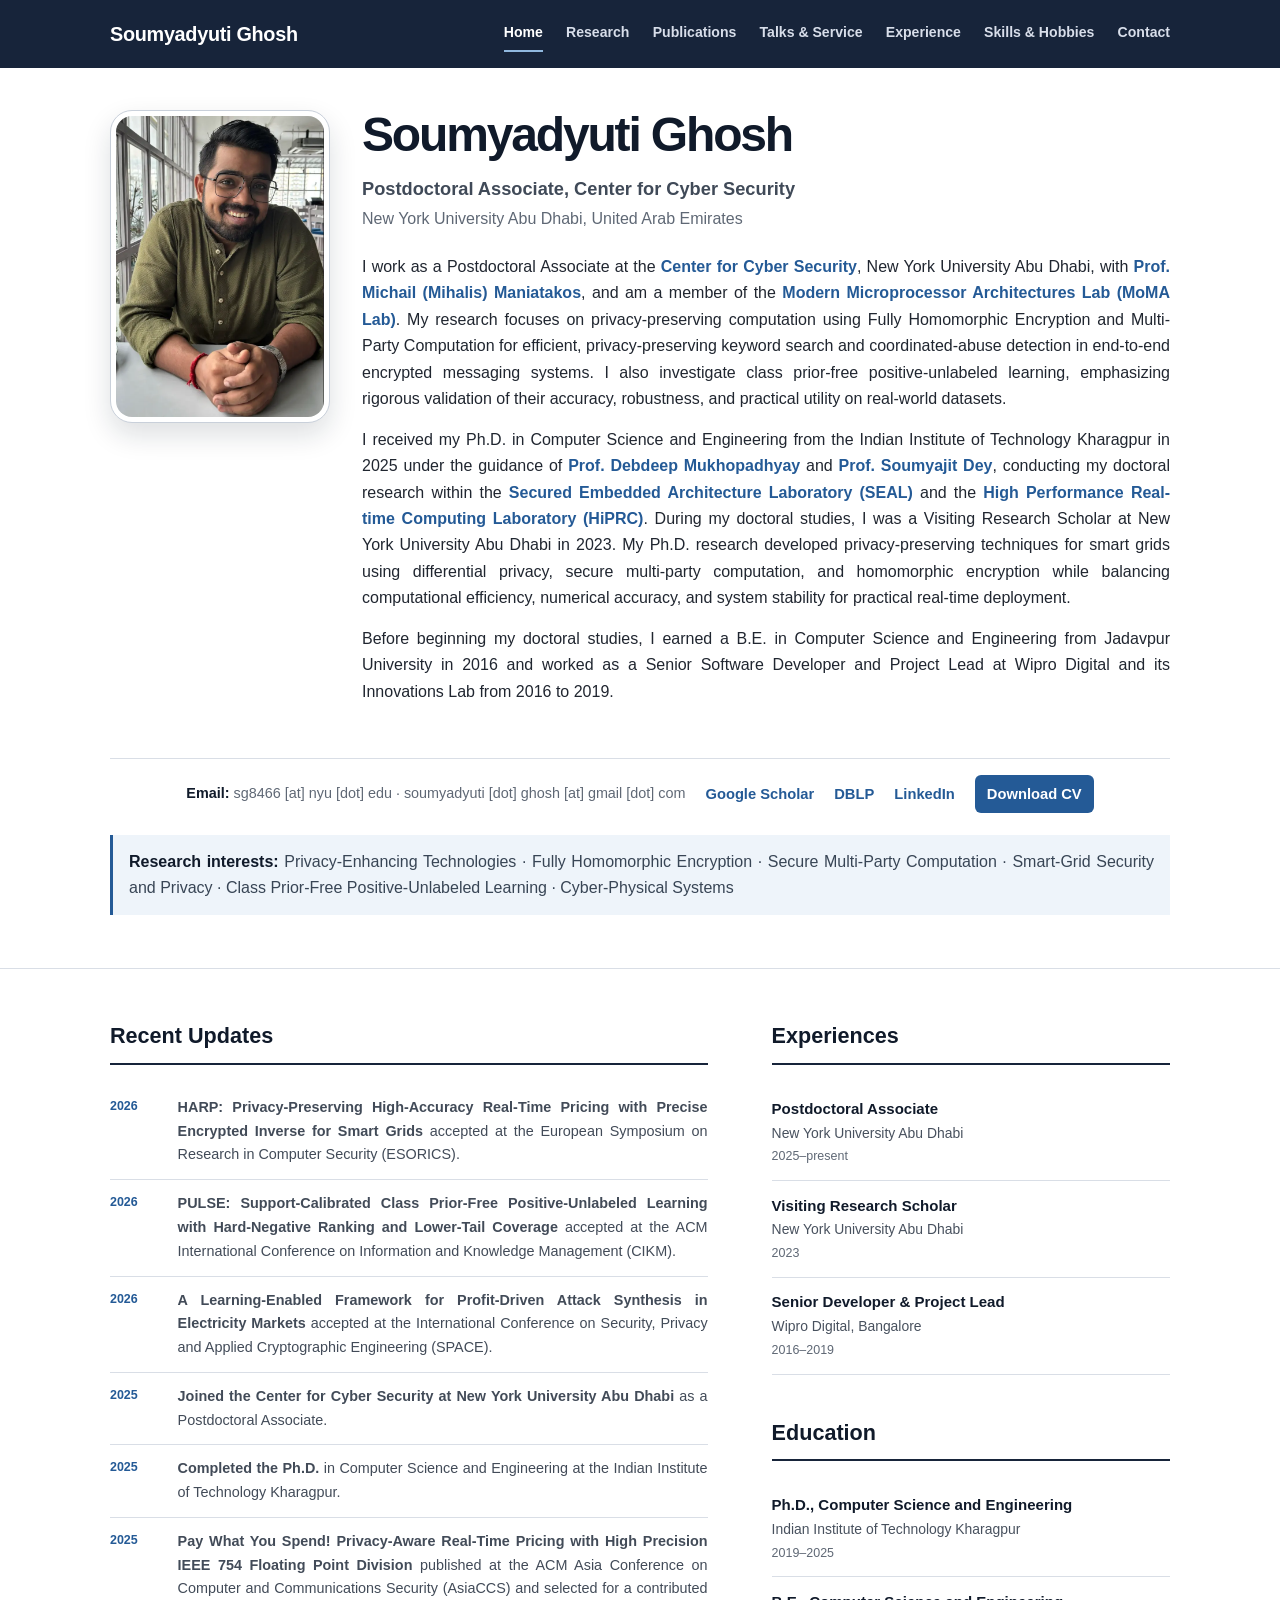
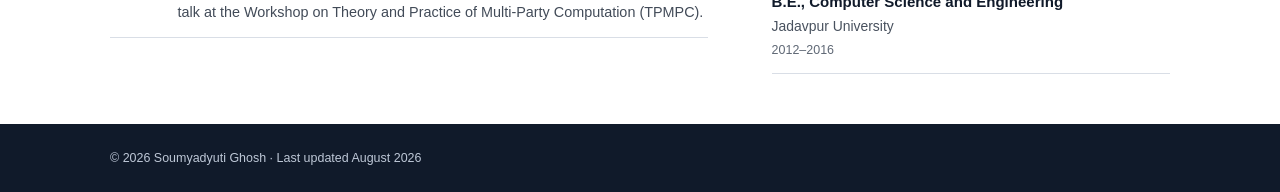
==== index.html @ 859b3f40 "CV" ====
<!doctype html>
<html lang="en">
<head>
  <meta charset="utf-8">
  <meta name="viewport" content="width=device-width, initial-scale=1">
  <title>Soumyadyuti Ghosh | Academic Homepage</title>
  <meta name="description" content="Soumyadyuti Ghosh is a Postdoctoral Associate at NYU Abu Dhabi working on fully homomorphic encryption, privacy-preserving systems, smart-grid security, and positive-unlabeled learning.">
  <meta name="theme-color" content="#17243a">
  <meta property="og:title" content="Soumyadyuti Ghosh | Academic Homepage">
  <meta property="og:description" content="Research in fully homomorphic encryption, privacy-preserving messaging, smart-grid security, and positive-unlabeled learning.">
  <meta property="og:type" content="website">
  <link rel="icon" href="assets/favicon.svg" type="image/svg+xml">
  <link rel="stylesheet" href="assets/styles.css">
  <script>document.documentElement.classList.add('js');</script>
  <script src="assets/site.js" defer></script>
</head>
<body>
  <a class="skip-link" href="#main-content">Skip to content</a>
  <header class="site-header">
    <div class="container nav-wrap">
      <a class="site-name" href="index.html">Soumyadyuti Ghosh</a>
      <button class="nav-toggle" type="button" aria-expanded="false" aria-controls="site-navigation" aria-label="Open navigation">
        <svg viewBox="0 0 24 24" fill="none" stroke="currentColor" stroke-width="2" aria-hidden="true"><path d="M4 7h16M4 12h16M4 17h16"/></svg>
      </button>
      <nav class="site-nav" id="site-navigation" aria-label="Primary navigation">
        <a href="index.html" aria-current="page">Home</a>
        <a href="research.html">Research</a>
        <a href="publications.html">Publications</a>
        <a href="activities.html">Talks &amp; Service</a>
        <a href="experience.html">Experience</a>
        <a href="hobbies.html">Skills &amp; Hobbies</a>
        <a href="contact.html">Contact</a>
      </nav>
    </div>
  </header>

  <main id="main-content">
    <section class="profile-intro">
      <div class="container">
        <div class="profile-layout">
          <figure class="profile-photo-frame">
            <img src="assets/profile.webp" alt="Portrait of Soumyadyuti Ghosh" width="720" height="1039">
          </figure>
          <div class="profile-main">
            <div class="profile-identity">
              <h1>Soumyadyuti Ghosh</h1>
              <p class="profile-role">Postdoctoral Associate, Center for Cyber Security</p>
              <p class="profile-affiliation">New York University Abu Dhabi, United Arab Emirates</p>
            </div>

            <div class="profile-copy">
              <p>I work as a Postdoctoral Associate at the <a href="https://nyuad.nyu.edu/en/research/faculty-labs-and-projects/nyuad-ccs.html"><strong>Center for Cyber Security</strong></a>, New York University Abu Dhabi, with <a href="https://nyuad.nyu.edu/en/academics/divisions/engineering/faculty/michail-maniatakos.html"><strong>Prof. Michail (Mihalis) Maniatakos</strong></a>, and am a member of the <a href="https://wp.nyu.edu/momalab/"><strong>Modern Microprocessor Architectures Lab (MoMA Lab)</strong></a>. My research focuses on privacy-preserving computation using Fully Homomorphic Encryption and Multi-Party Computation for efficient, privacy-preserving keyword search and coordinated-abuse detection in end-to-end encrypted messaging systems. I also investigate class prior-free positive-unlabeled learning, emphasizing rigorous validation of their accuracy, robustness, and practical utility on real-world datasets.</p>
              <p>I received my Ph.D. in Computer Science and Engineering from the Indian Institute of Technology Kharagpur in 2025 under the guidance of <a href="https://sites.google.com/view/debdeepmukhopadhyay/"><strong>Prof. Debdeep Mukhopadhyay</strong></a> and <a href="https://cse.iitkgp.ac.in/~soumya/"><strong>Prof. Soumyajit Dey</strong></a>, conducting my doctoral research within the <a href="https://cse.iitkgp.ac.in/resgrp/seal/"><strong>Secured Embedded Architecture Laboratory (SEAL)</strong></a> and the <a href="https://cse.iitkgp.ac.in/resgrp/hiprc/"><strong>High Performance Real-time Computing Laboratory (HiPRC)</strong></a>. During my doctoral studies, I was a Visiting Research Scholar at New York University Abu Dhabi in 2023. My Ph.D. research developed privacy-preserving techniques for smart grids using differential privacy, secure multi-party computation, and homomorphic encryption while balancing computational efficiency, numerical accuracy, and system stability for practical real-time deployment.</p>
              <p>Before beginning my doctoral studies, I earned a B.E. in Computer Science and Engineering from Jadavpur University in 2016 and worked as a Senior Software Developer and Project Lead at Wipro Digital and its Innovations Lab from 2016 to 2019.</p>
            </div>
          </div>

          <div class="profile-contact" aria-label="Contact and academic profiles">
            <p class="profile-email"><strong>Email:</strong> sg8466 [at] nyu [dot] edu · soumyadyuti [dot] ghosh [at] gmail [dot] com</p>
            <div class="profile-links">
              <a href="https://scholar.google.com/citations?user=smG8-n0AAAAJ">Google Scholar</a>
              <a href="https://dblp.org/pid/270/6871">DBLP</a>
              <a href="https://www.linkedin.com/in/soumyadyuti-ghosh-4224a3137/">LinkedIn</a>
              <a class="profile-cv-link" href="assets/Soumyadyuti_Ghosh_CV.pdf">Download CV</a>
            </div>
          </div>
        </div>

        <p class="research-focus"><strong>Research interests:</strong> Privacy-Enhancing Technologies · Fully Homomorphic Encryption · Secure Multi-Party Computation · Smart-Grid Security and Privacy · Class Prior-Free Positive-Unlabeled Learning · Cyber-Physical Systems</p>
      </div>
    </section>

    <section class="content-section" aria-label="News and academic background">
      <div class="container home-columns">
        <div>
          <h2 class="column-heading">Recent Updates</h2>
          <ol class="news-list">
            <li class="news-item"><time datetime="2026">2026</time><p><strong>HARP: Privacy-Preserving High-Accuracy Real-Time Pricing with Precise Encrypted Inverse for Smart Grids</strong> accepted at the European Symposium on Research in Computer Security (ESORICS).</p></li>
            <li class="news-item"><time datetime="2026">2026</time><p><strong>PULSE: Support-Calibrated Class Prior-Free Positive-Unlabeled Learning with Hard-Negative Ranking and Lower-Tail Coverage</strong> accepted at the ACM International Conference on Information and Knowledge Management (CIKM).</p></li>
            <li class="news-item"><time datetime="2026">2026</time><p><strong>A Learning-Enabled Framework for Profit-Driven Attack Synthesis in Electricity Markets</strong> accepted at the International Conference on Security, Privacy and Applied Cryptographic Engineering (SPACE).</p></li>
            <li class="news-item"><time datetime="2025">2025</time><p><strong>Joined the Center for Cyber Security at New York University Abu Dhabi</strong> as a Postdoctoral Associate.</p></li>
            <li class="news-item"><time datetime="2025">2025</time><p><strong>Completed the Ph.D.</strong> in Computer Science and Engineering at the Indian Institute of Technology Kharagpur.</p></li>
            <li class="news-item"><time datetime="2025">2025</time><p><strong>Pay What You Spend! Privacy-Aware Real-Time Pricing with High Precision IEEE 754 Floating Point Division</strong> published at the ACM Asia Conference on Computer and Communications Security (AsiaCCS) and selected for a contributed talk at the Workshop on Theory and Practice of Multi-Party Computation (TPMPC).</p></li>
          </ol>
        </div>

        <div>
          <div class="career-group">
            <h2 class="column-heading">Experiences</h2>
            <ol class="career-list">
              <li class="career-item"><strong>Postdoctoral Associate</strong><span>New York University Abu Dhabi</span><small>2025–present</small></li>
              <li class="career-item"><strong>Visiting Research Scholar</strong><span>New York University Abu Dhabi</span><small>2023</small></li>
              <li class="career-item"><strong>Senior Developer &amp; Project Lead</strong><span>Wipro Digital, Bangalore</span><small>2016–2019</small></li>
            </ol>
          </div>
          <div class="career-group">
            <h2 class="column-heading">Education</h2>
            <ol class="career-list">
              <li class="career-item"><strong>Ph.D., Computer Science and Engineering</strong><span>Indian Institute of Technology Kharagpur</span><small>2019–2025</small></li>
              <li class="career-item"><strong>B.E., Computer Science and Engineering</strong><span>Jadavpur University</span><small>2012–2016</small></li>
            </ol>
          </div>
        </div>
      </div>
    </section>
  </main>

  <footer class="site-footer">
    <div class="container footer-wrap">
      <p>© <span data-current-year>2026</span> Soumyadyuti Ghosh · Last updated August 2026</p>
    </div>
  </footer>
</body>
</html>
---- assets/styles.css ----
:root {
  --navy: #17243a;
  --navy-deep: #101a2a;
  --blue: #245a96;
  --blue-dark: #194676;
  --blue-pale: #eef4fa;
  --ink: #202630;
  --muted: #5f6875;
  --line: #d9dee6;
  --line-dark: #c9d0da;
  --surface: #ffffff;
  --surface-soft: #f7f8fa;
  --content-width: 1060px;
  --sans: -apple-system, BlinkMacSystemFont, "Segoe UI", Roboto, Helvetica, Arial, sans-serif;
}

* {
  box-sizing: border-box;
}

[hidden] {
  display: none !important;
}

html {
  scroll-behavior: smooth;
}

body {
  margin: 0;
  background: var(--surface);
  color: var(--ink);
  font-family: var(--sans);
  font-size: 16px;
  line-height: 1.65;
  text-rendering: optimizeLegibility;
}

main p,
main li {
  hyphens: auto;
  text-align: justify;
  text-justify: inter-word;
}

.page-label,
.profile-role,
.profile-affiliation,
.profile-email,
.authors,
.venue,
.research-citation,
.research-venue {
  hyphens: none;
  text-align: left;
}

a {
  color: var(--blue);
  text-decoration: none;
}

a:hover {
  color: var(--blue-dark);
  text-decoration: underline;
  text-underline-offset: 0.18em;
}

button,
input,
select,
textarea {
  font: inherit;
}

:focus-visible {
  outline: 3px solid rgba(72, 139, 204, 0.45);
  outline-offset: 3px;
}

.skip-link {
  position: fixed;
  z-index: 1000;
  top: 0.6rem;
  left: 0.6rem;
  padding: 0.55rem 0.8rem;
  background: white;
  color: var(--navy);
  transform: translateY(-160%);
}

.skip-link:focus {
  transform: translateY(0);
}

.container {
  width: min(calc(100% - 2.5rem), var(--content-width));
  margin-inline: auto;
}

.site-header {
  position: sticky;
  z-index: 50;
  top: 0;
  background: var(--navy);
  color: white;
}

.nav-wrap {
  min-height: 68px;
  display: flex;
  align-items: center;
  justify-content: space-between;
  gap: 2rem;
}

.site-name {
  color: white;
  font-size: 1.24rem;
  font-weight: 650;
  letter-spacing: -0.015em;
  text-decoration: none;
  white-space: nowrap;
}

.site-name:hover {
  color: white;
  text-decoration: none;
}

.site-nav {
  display: flex;
  align-items: center;
  gap: 1.45rem;
}

.site-nav a {
  padding: 0.35rem 0;
  border-bottom: 2px solid transparent;
  color: #d8deea;
  font-size: 0.88rem;
  font-weight: 550;
  text-decoration: none;
}

.site-nav a:hover,
.site-nav a[aria-current="page"] {
  border-bottom-color: #90b8df;
  color: white;
  text-decoration: none;
}

.nav-toggle {
  display: none;
  width: 40px;
  height: 38px;
  align-items: center;
  justify-content: center;
  border: 1px solid #687991;
  border-radius: 2px;
  background: transparent;
  color: white;
  cursor: pointer;
}

.nav-toggle svg {
  width: 22px;
  height: 22px;
}

.profile-intro {
  padding-block: 2.65rem 2.3rem;
  border-bottom: 1px solid var(--line);
}

.profile-layout {
  display: grid;
  grid-template-columns: 220px minmax(0, 1fr);
  gap: 2rem;
  align-items: start;
}

.profile-photo-frame {
  width: 220px;
  margin: 0;
  padding: 5px;
  overflow: hidden;
  border: 1px solid var(--line-dark);
  border-radius: 22px;
  background: white;
  box-shadow: 0 12px 28px rgba(16, 26, 42, 0.14);
}

.profile-main,
.profile-identity {
  min-width: 0;
}

.profile-photo-frame img {
  display: block;
  width: 100%;
  height: auto;
  border-radius: 16px;
}

.profile-intro h1,
.page-header h1,
.not-found h1 {
  margin: 0;
  color: var(--navy-deep);
  font-size: clamp(2.35rem, 5vw, 3rem);
  font-weight: 620;
  letter-spacing: -0.045em;
  line-height: 1.05;
}

.profile-role {
  margin: 0.8rem 0 0;
  color: #404a58;
  font-size: 1.14rem;
  font-weight: 600;
}

.profile-affiliation {
  margin: 0.15rem 0 0;
  color: var(--muted);
  font-size: 1rem;
}

.profile-copy {
  max-width: none;
  margin-top: 1.35rem;
}

.profile-copy p {
  margin: 0;
}

.profile-copy p + p {
  margin-top: 0.9rem;
}

.profile-contact {
  grid-column: 1 / -1;
  display: flex;
  flex-wrap: wrap;
  align-items: center;
  justify-content: center;
  gap: 0.55rem 1.25rem;
  margin-top: 1.3rem;
  padding-top: 1rem;
  border-top: 1px solid var(--line);
}

.profile-email {
  margin: 0;
  color: var(--muted);
  font-size: 0.9rem;
  white-space: nowrap;
}

.profile-email strong {
  color: var(--navy-deep);
  font-weight: 650;
}

.profile-links {
  display: flex;
  flex-wrap: wrap;
  justify-content: center;
  align-items: center;
  gap: 0.55rem 1.25rem;
  margin: 0;
  font-size: 0.92rem;
}

.profile-links a {
  font-weight: 650;
  white-space: nowrap;
}

.profile-cv-link {
  padding: 0.42rem 0.75rem;
  border-radius: 6px;
  background: var(--blue);
  color: white;
}

.profile-cv-link:hover {
  background: var(--blue-dark);
  color: white;
  text-decoration: none;
}

.research-focus {
  max-width: none;
  margin-top: 1.4rem;
  padding: 0.85rem 1rem;
  border-left: 3px solid var(--blue);
  background: var(--blue-pale);
  color: #384555;
}

.research-focus strong {
  color: var(--navy-deep);
}

.content-section {
  padding-block: 3.1rem;
}

.content-section + .content-section {
  border-top: 1px solid var(--line);
}

.soft-section {
  background: var(--surface-soft);
}

.soft-section.content-section + .content-section,
.content-section + .soft-section.content-section {
  border-top: 1px solid var(--line);
}

.section-heading {
  display: flex;
  align-items: baseline;
  justify-content: space-between;
  gap: 2rem;
  margin-bottom: 1.65rem;
  padding-bottom: 0.65rem;
  border-bottom: 2px solid var(--navy);
}

.section-heading h2 {
  margin: 0;
  color: var(--navy-deep);
  font-size: 1.55rem;
  font-weight: 650;
  letter-spacing: -0.025em;
}

.section-heading a,
.section-heading span {
  color: var(--muted);
  font-size: 0.84rem;
}

.section-heading a {
  color: var(--blue);
  font-weight: 600;
}

.research-list,
.publication-list,
.news-list,
.career-list,
.activity-list,
.plain-list {
  margin: 0;
  padding: 0;
  list-style: none;
}

.research-item {
  display: grid;
  grid-template-columns: minmax(190px, 0.42fr) minmax(0, 1fr);
  gap: 2rem;
  padding-block: 1.35rem;
  border-bottom: 1px solid var(--line);
}

.research-item:first-child {
  padding-top: 0.25rem;
}

.research-item:last-child {
  border-bottom: 0;
}

.research-item h3,
.paper-title,
.project-row h4,
.system-item h3,
.activity-block h2,
.activity-block h3 {
  margin: 0;
  color: var(--navy-deep);
  font-size: 1.05rem;
  font-weight: 650;
  line-height: 1.45;
}

.research-item p {
  margin: 0;
  color: var(--muted);
}

.research-item .project-name {
  color: var(--blue);
  font-size: 0.76rem;
  font-weight: 750;
  letter-spacing: 0.08em;
  text-transform: uppercase;
}

.inline-link {
  display: inline-block;
  margin-top: 0.6rem;
  font-size: 0.85rem;
  font-weight: 600;
}

.paper-item {
  display: grid;
  grid-template-columns: 62px minmax(0, 1fr);
  gap: 1.15rem;
  padding-block: 1.05rem;
  border-bottom: 1px solid var(--line);
}

.paper-item:last-child {
  border-bottom: 0;
}

.paper-year {
  color: var(--blue);
  font-size: 0.88rem;
  font-weight: 700;
}

.paper-title {
  font-size: 1rem;
}

.paper-meta {
  margin: 0.25rem 0 0;
  color: var(--muted);
  font-size: 0.87rem;
}

.home-columns {
  display: grid;
  grid-template-columns: minmax(0, 1.2fr) minmax(280px, 0.8fr);
  gap: 4rem;
}

.column-heading {
  margin: 0 0 1.2rem;
  padding-bottom: 0.55rem;
  border-bottom: 2px solid var(--navy);
  color: var(--navy-deep);
  font-size: 1.35rem;
  font-weight: 650;
}

.news-item {
  display: grid;
  grid-template-columns: 54px minmax(0, 1fr);
  gap: 0.85rem;
  padding-block: 0.75rem;
  border-bottom: 1px solid var(--line);
}

.news-item time {
  color: var(--blue);
  font-size: 0.78rem;
  font-weight: 700;
}

.news-item p {
  margin: 0;
  color: #424b58;
  font-size: 0.9rem;
}

.career-group + .career-group {
  margin-top: 2.5rem;
}

.career-item {
  padding: 0.8rem 0;
  border-bottom: 1px solid var(--line);
}

.career-item strong,
.career-item span,
.career-item small {
  display: block;
}

.career-item strong {
  color: var(--navy-deep);
  font-size: 0.94rem;
}

.career-item span {
  color: #48515e;
  font-size: 0.87rem;
}

.career-item small {
  margin-top: 0.12rem;
  color: var(--muted);
  font-size: 0.78rem;
}

.single-column-content {
  max-width: 880px;
}

.skill-list {
  margin: 0;
}

.skill-entry {
  padding: 1.15rem 0 1.25rem;
  border-bottom: 1px solid var(--line);
}

.skill-entry:first-child {
  padding-top: 0.15rem;
}

.skill-entry dt {
  color: var(--navy-deep);
  font-weight: 650;
}

.skill-entry dd {
  margin: 0.35rem 0 0;
  color: var(--muted);
  font-size: 0.92rem;
  hyphens: auto;
  text-align: justify;
  text-justify: inter-word;
}

.skill-points {
  margin: 0;
  padding-left: 1.2rem;
}

.skill-points li + li {
  margin-top: 0.35rem;
}

.hobby-entry {
  padding: 1.25rem 0;
  border-bottom: 1px solid var(--line);
}

.hobby-entry h2,
.hobby-entry h3 {
  margin: 0;
  color: var(--navy-deep);
  font-size: 1.08rem;
  font-weight: 650;
}

.hobby-entry p {
  margin: 0.55rem 0 0;
  color: var(--muted);
}

.experience-entry {
  padding: 1.35rem 0 1.5rem;
  border-bottom: 1px solid var(--line);
}

.experience-entry:first-child {
  padding-top: 0.15rem;
}

.experience-entry:last-child {
  padding-bottom: 0;
  border-bottom: 0;
}

.experience-heading {
  display: grid;
  grid-template-columns: minmax(0, 1fr) auto;
  gap: 0.75rem 2rem;
  align-items: start;
}

.experience-entry h3 {
  margin: 0;
  color: var(--navy-deep);
  font-size: 1.08rem;
  font-weight: 650;
  line-height: 1.45;
}

.experience-date {
  padding-top: 0.12rem;
  color: var(--blue);
  font-size: 0.84rem;
  font-weight: 700;
  white-space: nowrap;
}

.experience-organization,
.experience-supervisor {
  display: block;
  hyphens: none;
  text-align: left;
}

.experience-organization {
  margin: 0.22rem 0 0;
  color: var(--blue-dark);
  font-size: 0.9rem;
  font-weight: 600;
}

.experience-supervisor {
  margin: 0.2rem 0 0;
  color: var(--muted);
  font-size: 0.84rem;
  font-weight: 400;
}

.experience-summary {
  margin: 0.75rem 0 0;
  color: var(--muted);
  font-size: 0.92rem;
}

.experience-summary strong {
  color: #3f4957;
}

.experience-details {
  margin: 0.75rem 0 0;
  padding-left: 1.15rem;
  color: var(--muted);
  font-size: 0.92rem;
}

.experience-details li + li {
  margin-top: 0.5rem;
}

.project-experience-list .experience-entry {
  padding-block: 1.25rem 1.4rem;
}

.contact-grid {
  display: grid;
  grid-template-columns: repeat(2, minmax(0, 1fr));
  gap: 1.5rem;
}

.contact-card {
  min-width: 0;
  padding: 1.6rem;
  border: 1px solid var(--line-dark);
  border-top: 3px solid var(--navy);
  background: var(--surface);
}

.contact-card-label {
  margin: 0 0 0.35rem;
  color: var(--blue);
  font-size: 0.74rem;
  font-weight: 750;
  letter-spacing: 0.09em;
  text-align: left;
  text-transform: uppercase;
}

.contact-card h2,
.mail-panel h2 {
  margin: 0;
  color: var(--navy-deep);
  font-size: 1.25rem;
  font-weight: 650;
  letter-spacing: -0.015em;
}

.contact-address {
  margin-top: 1rem;
  color: #48515e;
  font-style: normal;
  line-height: 1.78;
}

.contact-channels {
  margin: 1rem 0 0;
}

.contact-channels > div {
  padding: 0.65rem 0;
  border-bottom: 1px solid var(--line);
}

.contact-channels dt {
  color: var(--navy-deep);
  font-size: 0.82rem;
  font-weight: 650;
}

.contact-channels dd {
  margin: 0.12rem 0 0;
  color: var(--muted);
  font-size: 0.9rem;
  overflow-wrap: anywhere;
}

.contact-actions {
  display: flex;
  flex-wrap: wrap;
  gap: 0.65rem;
  margin-top: 1.15rem;
}

.contact-button {
  background: transparent;
  cursor: pointer;
}

.mail-panel {
  display: grid;
  grid-template-columns: minmax(220px, 0.38fr) minmax(0, 0.62fr);
  gap: 2.5rem;
  margin-top: 1.5rem;
  padding: 1.8rem;
  border: 1px solid var(--line-dark);
  background: var(--surface-soft);
}

.mail-fallback {
  margin-top: 1.5rem;
  padding: 1.4rem 1.5rem;
  border: 1px solid var(--line-dark);
  border-left: 3px solid var(--blue);
  background: var(--surface-soft);
}

.mail-fallback h2 {
  margin: 0;
  color: var(--navy-deep);
  font-size: 1.08rem;
}

.mail-fallback p {
  margin: 0.45rem 0 0;
  color: var(--muted);
  font-size: 0.9rem;
}

.mail-panel-intro > p:last-child {
  margin: 0.75rem 0 0;
  color: var(--muted);
  font-size: 0.9rem;
}

.mail-form {
  display: grid;
  grid-template-columns: repeat(2, minmax(0, 1fr));
  gap: 1rem;
}

.form-field {
  min-width: 0;
}

.form-field-wide {
  grid-column: 1 / -1;
}

.form-field label {
  display: block;
  margin-bottom: 0.3rem;
  color: var(--navy-deep);
  font-size: 0.84rem;
  font-weight: 650;
}

.form-field input,
.form-field select,
.form-field textarea {
  width: 100%;
  border: 1px solid var(--line-dark);
  border-radius: 2px;
  background: white;
  color: var(--ink);
}

.form-field input,
.form-field select {
  min-height: 44px;
  padding: 0.55rem 0.65rem;
}

.form-field textarea {
  display: block;
  min-height: 150px;
  padding: 0.65rem;
  resize: vertical;
}

.form-hint {
  display: block;
  margin-top: 0.3rem;
  color: var(--muted);
  font-size: 0.76rem;
}

.form-submit {
  display: flex;
  flex-wrap: wrap;
  align-items: center;
  gap: 0.75rem 1rem;
}

.mail-submit {
  padding: 0.65rem 1rem;
  border: 1px solid var(--blue);
  border-radius: 2px;
  background: var(--blue);
  color: white;
  font-weight: 650;
  cursor: pointer;
}

.mail-submit:hover {
  border-color: var(--blue-dark);
  background: var(--blue-dark);
}

.form-status {
  margin: 0;
  color: var(--muted);
  font-size: 0.8rem;
  text-align: left;
}

.page-header {
  padding-block: 3.8rem 3.1rem;
  border-bottom: 1px solid var(--line);
  background: var(--surface-soft);
}

.page-header h1 {
  font-size: clamp(2.1rem, 4.2vw, 2.75rem);
}

.page-header p {
  max-width: 820px;
  margin: 1rem 0 0;
  color: var(--muted);
  font-size: 1.04rem;
}

.page-label {
  margin: 0 0 0.45rem !important;
  color: var(--blue) !important;
  font-size: 0.78rem !important;
  font-weight: 750;
  letter-spacing: 0.09em;
  text-transform: uppercase;
}

.research-portfolio-part {
  padding-block: 2.6rem;
  border-bottom: 1px solid var(--line);
}

.research-portfolio-part:first-of-type {
  padding-top: 0;
}

.research-portfolio-part:last-child {
  border-bottom: 0;
}

.portfolio-heading {
  display: flex;
  align-items: baseline;
  gap: 0.85rem;
  margin-bottom: 1.35rem;
}

.portfolio-heading span {
  color: var(--blue);
  font-size: 0.76rem;
  font-weight: 750;
  letter-spacing: 0.08em;
}

.portfolio-heading h3 {
  margin: 0;
  color: var(--navy-deep);
  font-size: 1.5rem;
  font-weight: 650;
  letter-spacing: -0.02em;
}

.research-domain + .research-domain {
  margin-top: 2.2rem;
}

.research-domain > h4 {
  margin: 0;
  padding: 0.68rem 0.85rem;
  background: var(--navy);
  color: white;
  font-size: 0.93rem;
  font-weight: 650;
  letter-spacing: 0.01em;
}

.research-paper-row {
  padding: 1rem 1rem 1.1rem;
  border-right: 1px solid var(--line);
  border-bottom: 1px solid var(--line);
  border-left: 1px solid var(--line);
  background: white;
}

.research-paper-row h5 {
  margin: 0;
  color: var(--navy-deep);
  font-size: 1rem;
  font-weight: 650;
  line-height: 1.45;
}

.research-paper-row h5 a {
  color: var(--navy-deep);
}

.research-paper-row h5 a:hover {
  color: var(--blue-dark);
}

.research-paper-row p {
  margin: 0.28rem 0 0;
}

.paper-disclosure {
  border-right: 1px solid var(--line);
  border-bottom: 1px solid var(--line);
  border-left: 1px solid var(--line);
  background: white;
}

.home-research-disclosure:first-child {
  border-top: 1px solid var(--line);
}

.paper-disclosure summary {
  position: relative;
  display: block;
  padding: 1rem 1rem 1rem 2.25rem;
  color: var(--navy-deep);
  font-weight: 650;
  line-height: 1.45;
  list-style: none;
  cursor: pointer;
}

.paper-disclosure summary::-webkit-details-marker {
  display: none;
}

.paper-disclosure summary::marker {
  content: "";
}

.paper-disclosure summary::before {
  position: absolute;
  top: 0.85rem;
  left: 0.82rem;
  color: var(--blue);
  font-size: 1.3rem;
  line-height: 1;
  content: "\203A";
  transition: transform 150ms ease;
}

.paper-disclosure[open] summary {
  background: var(--blue-pale);
}

.paper-disclosure[open] summary::before {
  transform: rotate(90deg);
}

.paper-disclosure-body {
  padding: 1rem 1.25rem 1.35rem 2.25rem;
  border-top: 1px solid var(--line);
}

.paper-disclosure-body p {
  max-width: 850px;
  margin: 0.7rem 0 0;
  color: #4b5562;
}

.paper-disclosure-body p:first-child {
  margin-top: 0;
}

.research-citation {
  font-size: 0.86rem;
}

.research-venue {
  color: var(--blue-dark) !important;
  font-size: 0.83rem;
}

.systems-intro {
  max-width: 760px;
  margin: -0.5rem 0 1.4rem;
  color: var(--muted);
}

.systems-list {
  display: grid;
  grid-template-columns: repeat(2, minmax(0, 1fr));
  border-top: 1px solid var(--line-dark);
  border-left: 1px solid var(--line-dark);
}

.system-item {
  padding: 1.4rem;
  border-right: 1px solid var(--line-dark);
  border-bottom: 1px solid var(--line-dark);
  background: white;
}

.system-item h3 {
  font-size: 1rem;
}

.system-item p {
  margin: 0.55rem 0 0;
  color: var(--muted);
  font-size: 0.88rem;
}

.system-item.primary {
  grid-column: 1 / -1;
}

.publication-item {
  display: grid;
  grid-template-columns: 68px minmax(0, 1fr);
  gap: 1.25rem;
  padding-block: 1.4rem;
  border-top: 1px solid var(--line);
}

.publication-group + .publication-group {
  margin-top: 3.4rem;
}

.publication-group > h2 {
  margin: 0 0 0.55rem;
  padding-bottom: 0.55rem;
  border-bottom: 2px solid var(--navy);
  color: var(--navy-deep);
  font-size: 1.35rem;
  font-weight: 650;
}

.publication-group > p {
  margin: 0 0 0.8rem;
  color: var(--muted);
  font-size: 0.86rem;
}

.publication-item:first-child {
  border-top: 0;
}

.publication-item .paper-year {
  padding-top: 0.12rem;
}

.publication-item h3 {
  margin: 0;
  color: var(--navy-deep);
  font-size: 1rem;
  font-weight: 650;
  line-height: 1.45;
}

.authors,
.venue {
  margin: 0.28rem 0 0;
  color: var(--muted);
  font-size: 0.86rem;
}

.venue {
  color: #414b59;
}

.activity-layout {
  display: grid;
  grid-template-columns: repeat(2, minmax(0, 1fr));
  gap: 3.5rem;
}

.activity-block + .activity-block {
  margin-top: 0;
}

.activity-block h2 {
  margin-bottom: 0.9rem;
  padding-bottom: 0.55rem;
  border-bottom: 2px solid var(--navy);
  font-size: 1.35rem;
}

.activity-block h3 {
  margin: 1.4rem 0 0.5rem;
  font-size: 1rem;
}

.activity-list li,
.plain-list li {
  position: relative;
  padding: 0.7rem 0 0.7rem 1rem;
  border-bottom: 1px solid var(--line);
  color: #48515d;
  font-size: 0.9rem;
}

.activity-list li::before,
.plain-list li::before {
  position: absolute;
  top: 1.25rem;
  left: 0;
  width: 4px;
  height: 4px;
  border-radius: 50%;
  background: var(--blue);
  content: "";
}

.activity-list li strong,
.plain-list li strong {
  color: var(--navy-deep);
}

.service-columns {
  display: grid;
  grid-template-columns: repeat(2, minmax(0, 1fr));
  gap: 3rem;
}

.service-columns h3 {
  margin: 0 0 0.6rem;
  color: var(--navy-deep);
  font-size: 1rem;
}

.service-list {
  margin: 0;
  padding-left: 1.1rem;
}

.service-list li {
  margin: 0.45rem 0;
  color: var(--muted);
  font-size: 0.86rem;
}

.not-found {
  min-height: calc(100vh - 68px);
  display: grid;
  place-items: center;
  padding-block: 5rem;
}

.not-found h1 {
  font-size: clamp(2rem, 5vw, 3.4rem);
}

.not-found p {
  margin: 1rem 0 1.3rem;
  color: var(--muted);
}

.text-button {
  display: inline-block;
  padding: 0.55rem 0.8rem;
  border: 1px solid var(--blue);
  border-radius: 2px;
  color: var(--blue-dark);
  font-size: 0.88rem;
  font-weight: 600;
}

.text-button:hover {
  background: var(--blue-pale);
  text-decoration: none;
}

.site-footer {
  padding-block: 1.5rem;
  background: var(--navy-deep);
  color: #bec8d7;
}

.footer-wrap {
  display: flex;
  align-items: center;
  justify-content: space-between;
  gap: 2rem;
}

.footer-wrap p {
  margin: 0;
  font-size: 0.78rem;
}

@media (max-width: 980px) {
  .nav-wrap {
    min-height: 62px;
    flex-wrap: wrap;
  }

  .js .nav-toggle {
    display: inline-flex;
  }

  .site-nav {
    width: 100%;
    flex-wrap: wrap;
    gap: 0.4rem 1.25rem;
    padding-bottom: 0.8rem;
  }

  .js .site-nav {
    display: none;
  }

  .js .site-nav.is-open {
    display: flex;
  }
}

@media (max-width: 820px) {

  .profile-intro {
    padding-block: 2.45rem 2.15rem;
  }

  .profile-layout {
    grid-template-columns: 190px minmax(0, 1fr);
    gap: 1.5rem;
  }

  .profile-photo-frame {
    width: 190px;
    border-radius: 19px;
  }

  .profile-photo-frame img {
    border-radius: 13px;
  }

  .home-columns,
  .activity-layout,
  .mail-panel {
    grid-template-columns: 1fr;
    gap: 3rem;
  }
}

@media (max-width: 620px) {
  .container {
    width: min(calc(100% - 1.5rem), var(--content-width));
  }

  .site-name {
    font-size: 1.05rem;
  }

  .site-nav {
    align-items: stretch;
    flex-direction: column;
  }

  .site-nav a {
    padding: 0.45rem 0;
    border-bottom: 1px solid #344259;
  }

  .profile-intro h1 {
    font-size: clamp(1.72rem, 8vw, 2.15rem);
  }

  .profile-intro {
    padding-block: 2rem 1.85rem;
  }

  .profile-layout {
    grid-template-columns: 1fr;
    gap: 1.35rem;
  }

  .profile-photo-frame {
    width: 210px;
    justify-self: center;
    border-radius: 17px;
  }

  .profile-photo-frame img {
    border-radius: 11px;
  }

  .profile-identity,
  .profile-email {
    text-align: center;
  }

  .profile-copy {
    margin-top: 1.15rem;
  }

  .profile-contact {
    flex-direction: column;
    margin-top: 1.1rem;
    padding-top: 0.9rem;
  }

  .profile-email {
    white-space: normal;
    overflow-wrap: anywhere;
  }

  .profile-links {
    flex-wrap: wrap;
  }

  .content-section {
    padding-block: 2.55rem;
  }

  .section-heading {
    align-items: flex-start;
    flex-direction: column;
    gap: 0.25rem;
  }

  .research-item,
  .publication-item {
    grid-template-columns: 1fr;
    gap: 0.45rem;
  }

  .paper-item {
    grid-template-columns: 48px minmax(0, 1fr);
    gap: 0.8rem;
  }

  .experience-heading {
    grid-template-columns: 1fr;
    gap: 0.25rem;
  }

  .systems-list,
  .service-columns,
  .contact-grid,
  .mail-form {
    grid-template-columns: 1fr;
  }

  .form-field-wide {
    grid-column: auto;
  }

  .system-item.primary {
    grid-column: auto;
  }

  .footer-wrap {
    align-items: flex-start;
    flex-direction: column;
    gap: 0.65rem;
  }
}

@media (max-width: 360px) {
  .profile-photo-frame {
    width: 180px;
  }

  .profile-intro h1 {
    font-size: 1.58rem;
  }

  .profile-role {
    font-size: 0.95rem;
  }

  .profile-affiliation {
    font-size: 0.88rem;
  }
}

@media (prefers-reduced-motion: reduce) {
  html {
    scroll-behavior: auto;
  }
}

@media print {
  .site-header,
  .site-footer {
    display: none !important;
  }

  body {
    color: black;
    font-size: 11pt;
  }

  .content-section,
  .page-header,
  .profile-intro {
    padding-block: 1.2rem;
  }

  .publication-item,
  .research-paper-row,
  .paper-disclosure,
  .experience-entry {
    break-inside: avoid;
  }
}
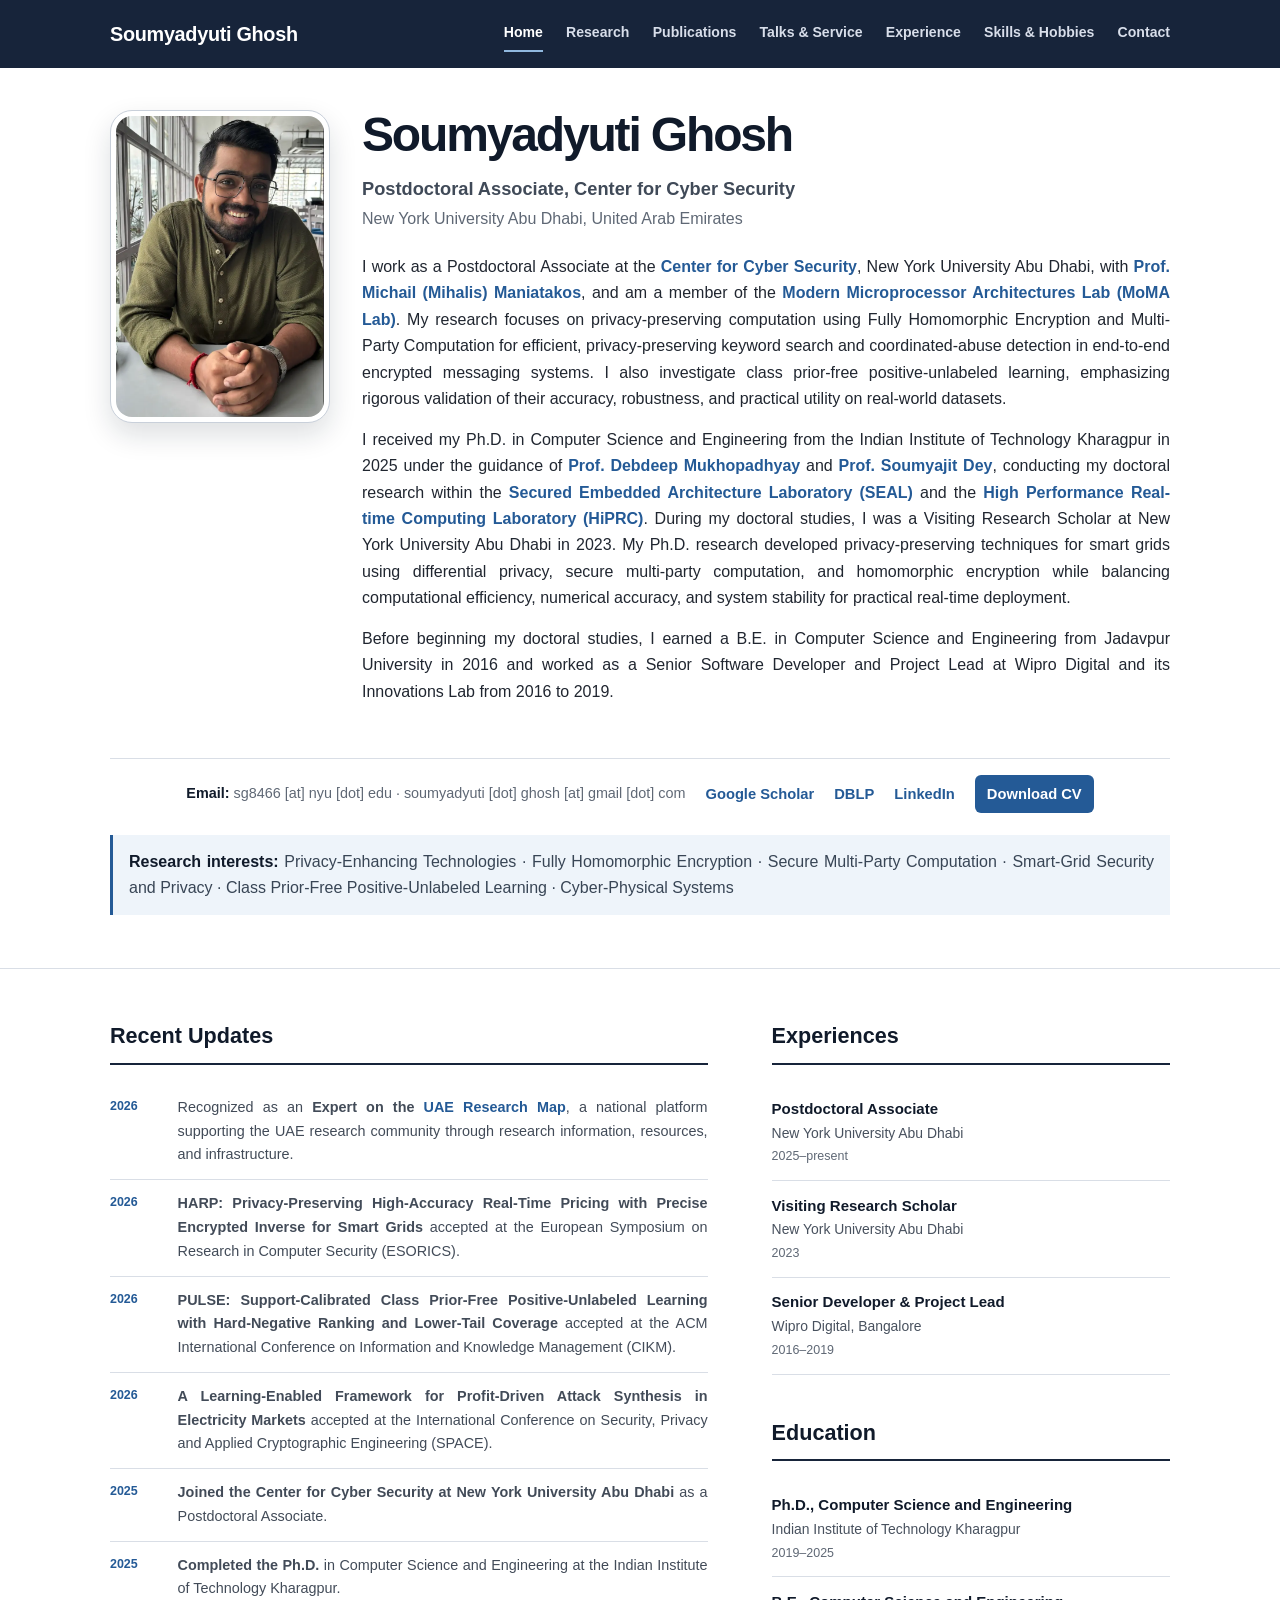
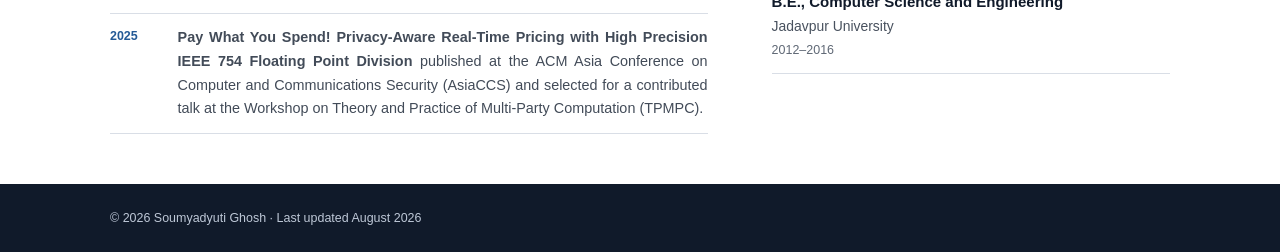
==== commit 40753adb: "CV" ====
--- a/index.html
+++ b/index.html
@@ -75,6 +75,17 @@
         <div>
           <h2 class="column-heading">Recent Updates</h2>
           <ol class="news-list">
+            <li class="news-item">
+            <time datetime="2026">2026</time>
+            <p>
+              Recognized as an <strong>Expert on the
+              <a href="https://uaeresearchmap.ae/"
+                 target="_blank"
+                 rel="noopener noreferrer">UAE Research Map</a></strong>,
+              a national platform supporting the UAE research community through
+              research information, resources, and infrastructure.
+            </p>
+          </li>
             <li class="news-item"><time datetime="2026">2026</time><p><strong>HARP: Privacy-Preserving High-Accuracy Real-Time Pricing with Precise Encrypted Inverse for Smart Grids</strong> accepted at the European Symposium on Research in Computer Security (ESORICS).</p></li>
             <li class="news-item"><time datetime="2026">2026</time><p><strong>PULSE: Support-Calibrated Class Prior-Free Positive-Unlabeled Learning with Hard-Negative Ranking and Lower-Tail Coverage</strong> accepted at the ACM International Conference on Information and Knowledge Management (CIKM).</p></li>
             <li class="news-item"><time datetime="2026">2026</time><p><strong>A Learning-Enabled Framework for Profit-Driven Attack Synthesis in Electricity Markets</strong> accepted at the International Conference on Security, Privacy and Applied Cryptographic Engineering (SPACE).</p></li>
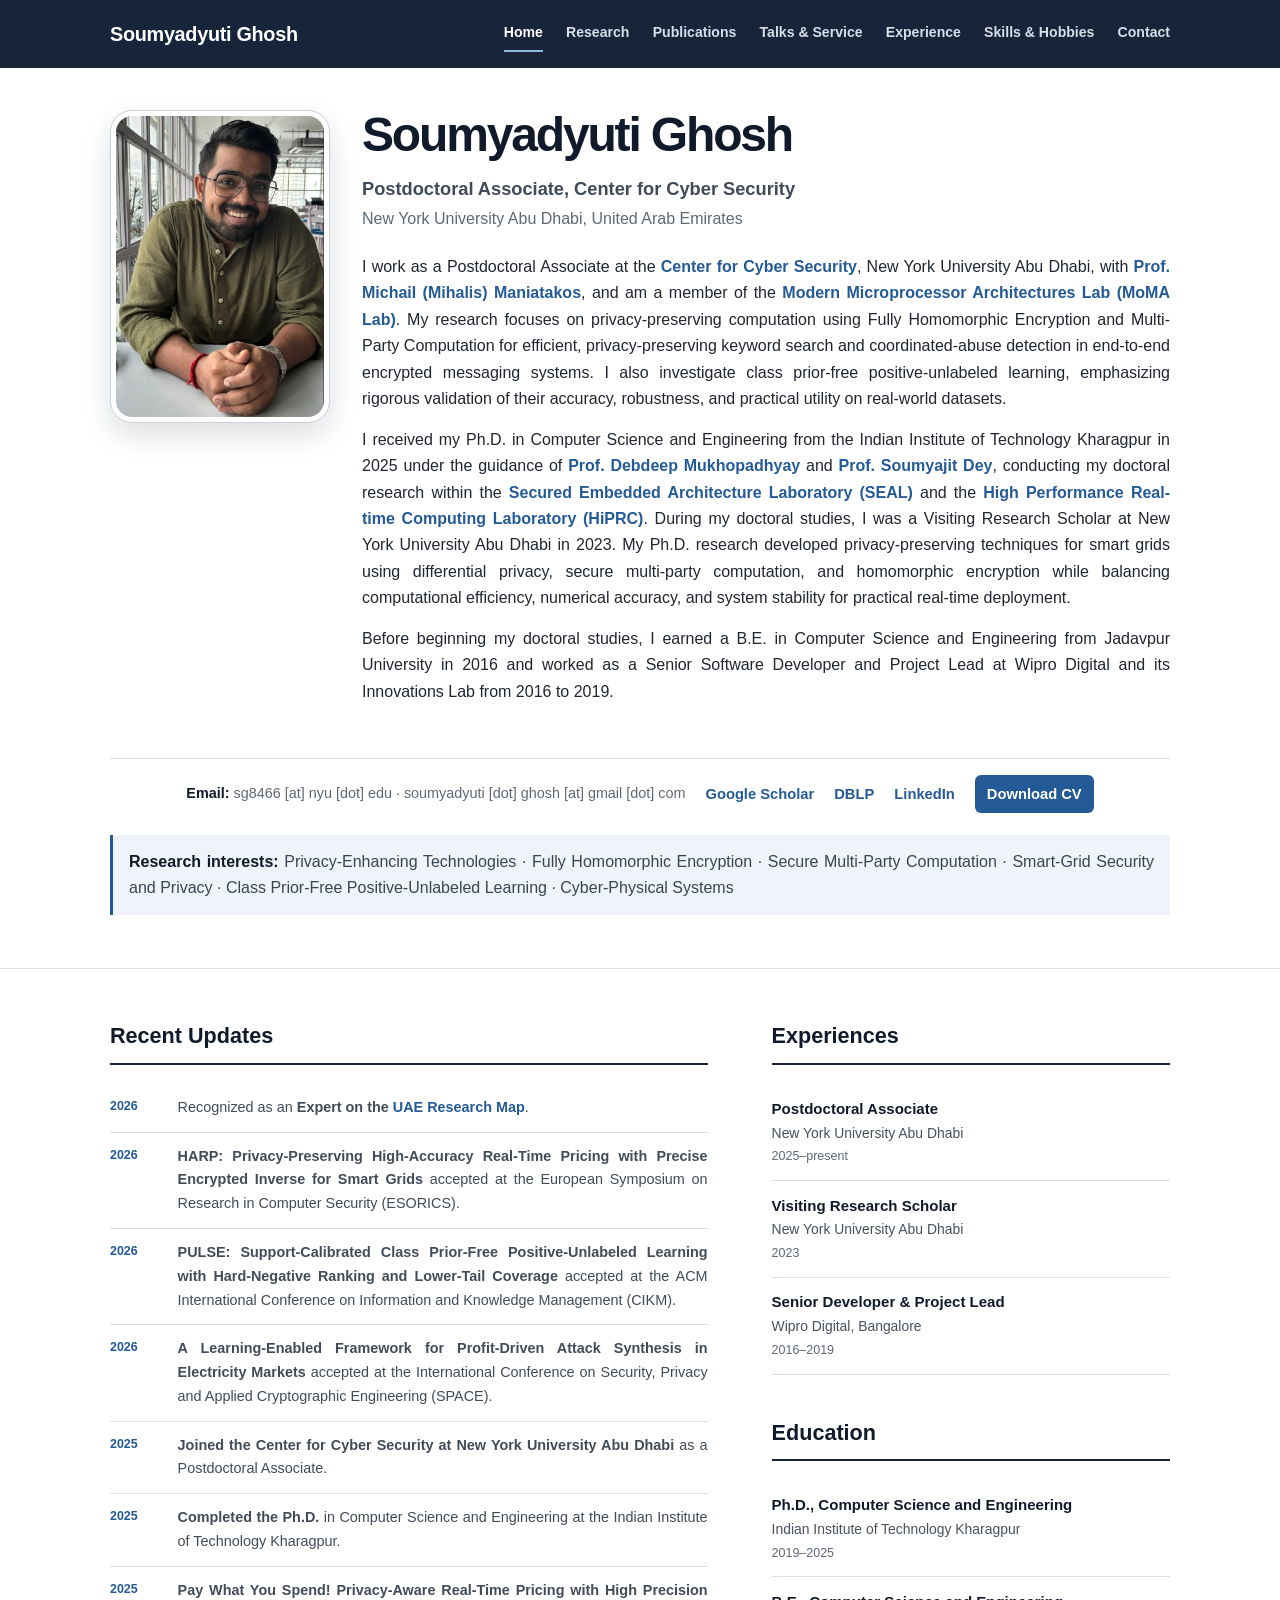
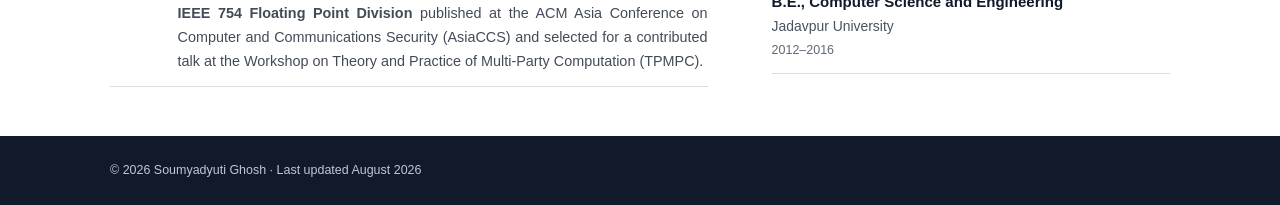
==== commit 637e2dab: "Update index.html" ====
--- a/index.html
+++ b/index.html
@@ -81,9 +81,7 @@
               Recognized as an <strong>Expert on the
               <a href="https://uaeresearchmap.ae/"
                  target="_blank"
-                 rel="noopener noreferrer">UAE Research Map</a></strong>,
-              a national platform supporting the UAE research community through
-              research information, resources, and infrastructure.
+                 rel="noopener noreferrer">UAE Research Map</a></strong>.
             </p>
           </li>
             <li class="news-item"><time datetime="2026">2026</time><p><strong>HARP: Privacy-Preserving High-Accuracy Real-Time Pricing with Precise Encrypted Inverse for Smart Grids</strong> accepted at the European Symposium on Research in Computer Security (ESORICS).</p></li>
